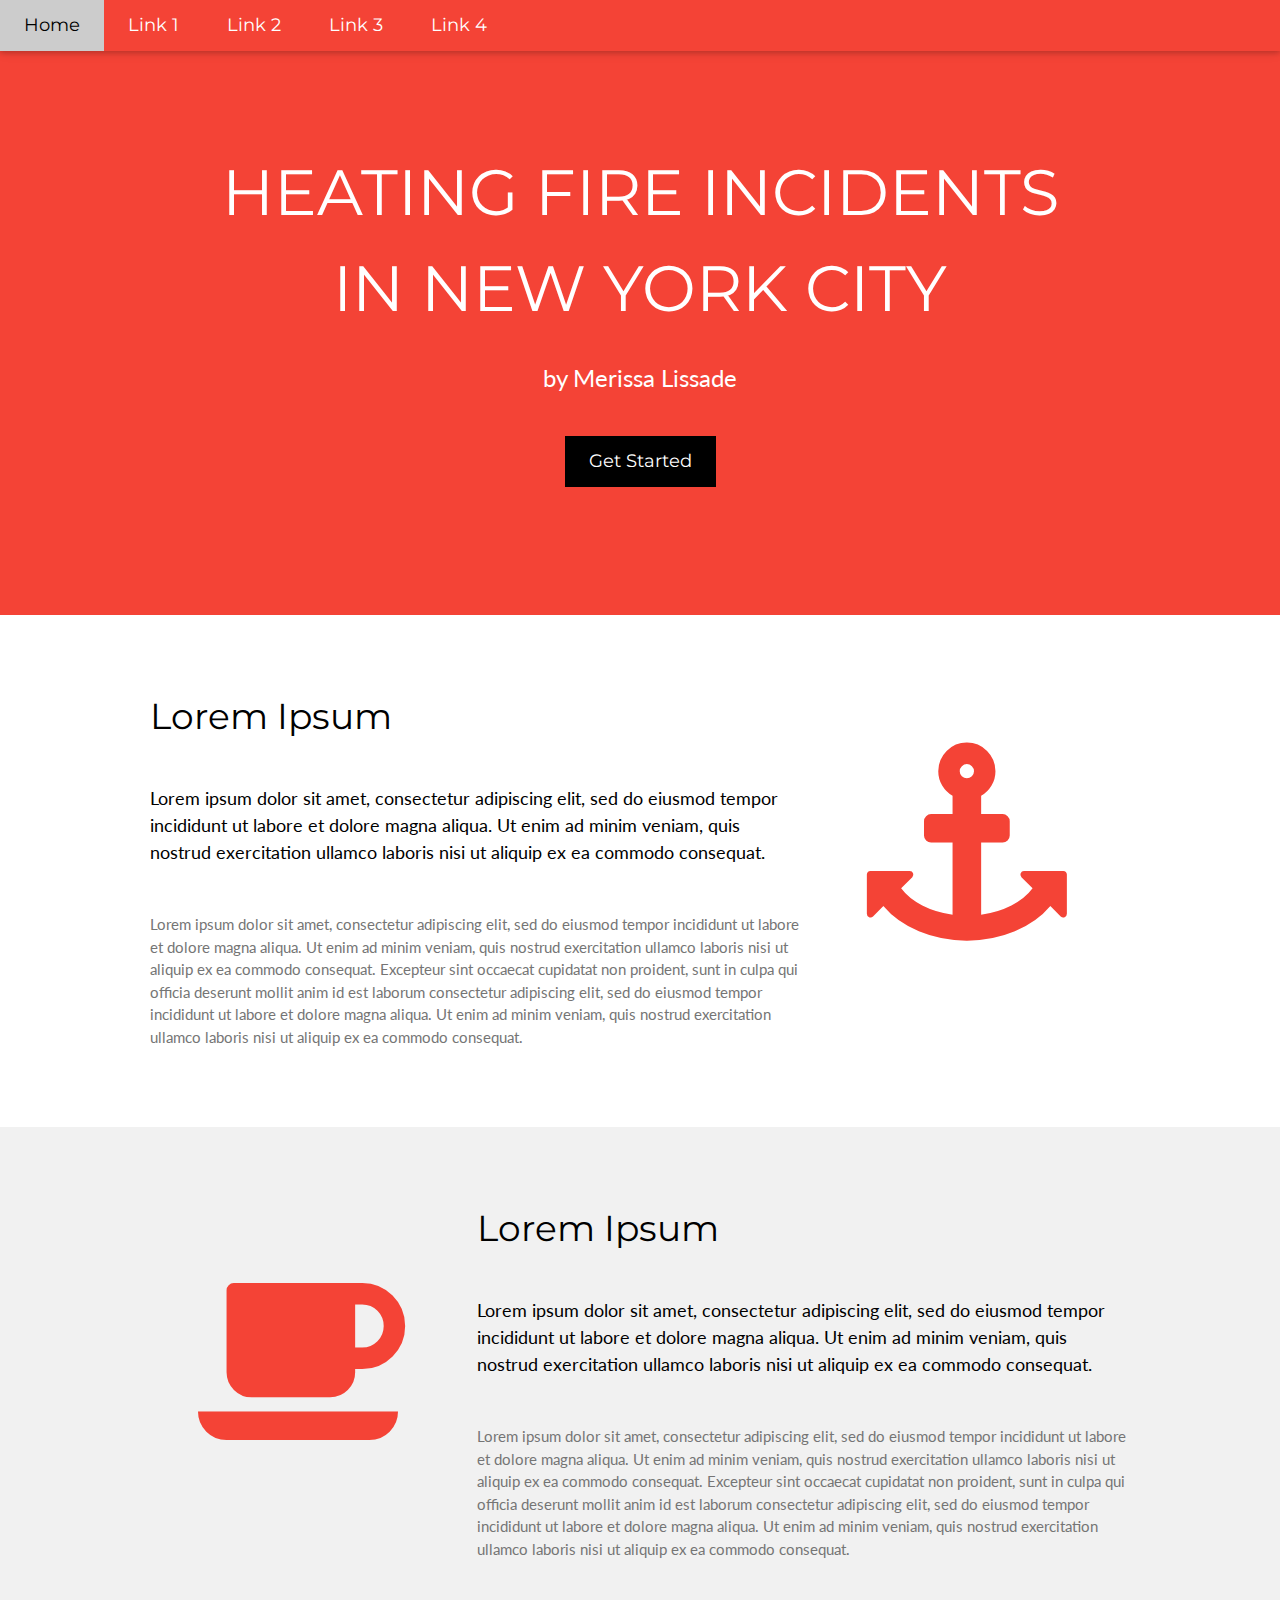
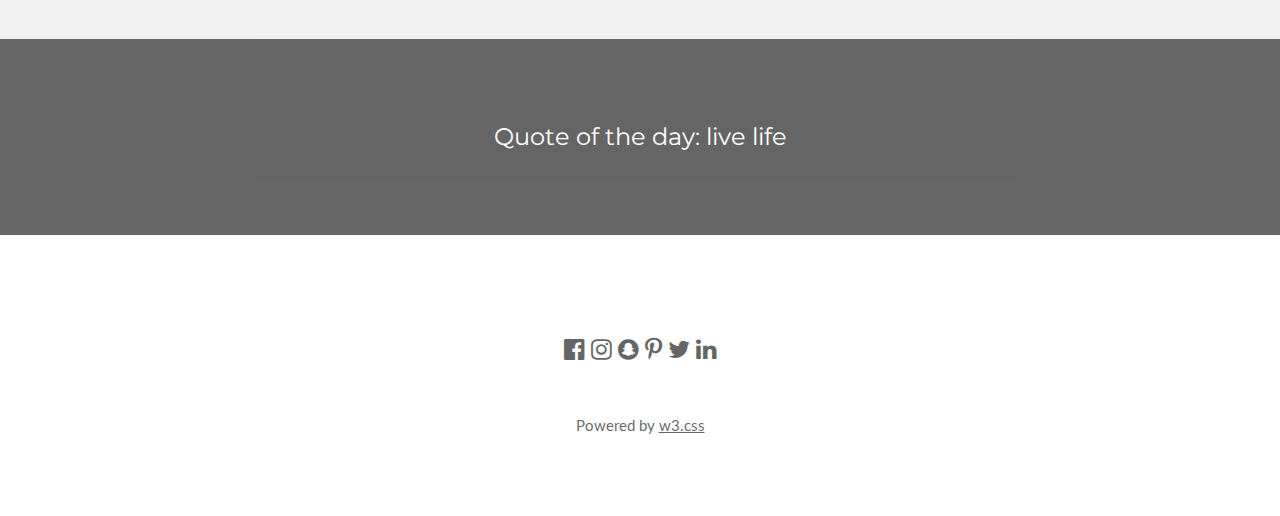
==== index.html @ 51a2e3ba "initial files" ====
<!DOCTYPE html>
<html lang="en">

<head>
    <title>NYC Heating Fire Incidents</title>
    <meta charset="UTF-8">
    <meta name="viewport" content="width=device-width, initial-scale=1">
    <link rel="stylesheet" href="https://www.w3schools.com/w3css/4/w3.css">
    <link rel="stylesheet" href="https://fonts.googleapis.com/css?family=Lato">
    <link rel="stylesheet" href="https://fonts.googleapis.com/css?family=Montserrat">
    <link rel="stylesheet" href="https://cdnjs.cloudflare.com/ajax/libs/font-awesome/4.7.0/css/font-awesome.min.css">
    <link rel="stylesheet" href="./style.css">
</head>

<body>

    <!-- Navbar -->
    <div class="w3-top">
        <div class="w3-bar w3-red w3-card w3-left-align w3-large">
            <a class="w3-bar-item w3-button w3-hide-medium w3-hide-large w3-right w3-padding-large w3-hover-white w3-large w3-red"
                href="javascript:void(0);" onclick="myFunction()" title="Toggle Navigation Menu"><i
                    class="fa fa-bars"></i></a>
            <a href="./index.html" class="w3-bar-item w3-button w3-padding-large w3-white">Home</a>
            <a href="#" class="w3-bar-item w3-button w3-hide-small w3-padding-large w3-hover-white">Link 1</a>
            <a href="#" class="w3-bar-item w3-button w3-hide-small w3-padding-large w3-hover-white">Link 2</a>
            <a href="#" class="w3-bar-item w3-button w3-hide-small w3-padding-large w3-hover-white">Link 3</a>
            <a href="#" class="w3-bar-item w3-button w3-hide-small w3-padding-large w3-hover-white">Link 4</a>
        </div>

        <!-- Navbar on small screens -->
        <div id="navDemo" class="w3-bar-block w3-white w3-hide w3-hide-large w3-hide-medium w3-large">
            <a href="#" class="w3-bar-item w3-button w3-padding-large">Link 1</a>
            <a href="#" class="w3-bar-item w3-button w3-padding-large">Link 2</a>
            <a href="#" class="w3-bar-item w3-button w3-padding-large">Link 3</a>
            <a href="#" class="w3-bar-item w3-button w3-padding-large">Link 4</a>
        </div>
    </div>

    <!-- Header -->
    <header class="w3-container w3-red w3-center" style="padding:128px 16px">
        <h1 class="w3-margin w3-jumbo">HEATING FIRE INCIDENTS<br>IN NEW YORK CITY</h1>
        <p class="w3-xlarge">by Merissa Lissade</p>
        <button class="w3-button w3-black w3-padding-large w3-large w3-margin-top">Get Started</button>
    </header>

    <!-- First Grid -->
    <div class="w3-row-padding w3-padding-64 w3-container">
        <div class="w3-content">
            <div class="w3-twothird">
                <h1>Lorem Ipsum</h1>
                <h5 class="w3-padding-32">Lorem ipsum dolor sit amet, consectetur adipiscing elit, sed do eiusmod tempor
                    incididunt ut labore et dolore magna aliqua. Ut enim ad minim veniam, quis nostrud exercitation
                    ullamco laboris nisi ut aliquip ex ea commodo consequat.</h5>

                <p class="w3-text-grey">Lorem ipsum dolor sit amet, consectetur adipiscing elit, sed do eiusmod tempor
                    incididunt ut labore et dolore magna aliqua. Ut enim ad minim veniam, quis nostrud exercitation
                    ullamco laboris nisi ut aliquip ex ea commodo consequat. Excepteur sint
                    occaecat cupidatat non proident, sunt in culpa qui officia deserunt mollit anim id est laborum
                    consectetur adipiscing elit, sed do eiusmod tempor incididunt ut labore et dolore magna aliqua. Ut
                    enim ad minim veniam, quis nostrud exercitation ullamco
                    laboris nisi ut aliquip ex ea commodo consequat.</p>
            </div>

            <div class="w3-third w3-center">
                <i class="fa fa-anchor w3-padding-64 w3-text-red"></i>
            </div>
        </div>
    </div>

    <!-- Second Grid -->
    <div class="w3-row-padding w3-light-grey w3-padding-64 w3-container">
        <div class="w3-content">
            <div class="w3-third w3-center">
                <i class="fa fa-coffee w3-padding-64 w3-text-red w3-margin-right"></i>
            </div>

            <div class="w3-twothird">
                <h1>Lorem Ipsum</h1>
                <h5 class="w3-padding-32">Lorem ipsum dolor sit amet, consectetur adipiscing elit, sed do eiusmod tempor
                    incididunt ut labore et dolore magna aliqua. Ut enim ad minim veniam, quis nostrud exercitation
                    ullamco laboris nisi ut aliquip ex ea commodo consequat.</h5>

                <p class="w3-text-grey">Lorem ipsum dolor sit amet, consectetur adipiscing elit, sed do eiusmod tempor
                    incididunt ut labore et dolore magna aliqua. Ut enim ad minim veniam, quis nostrud exercitation
                    ullamco laboris nisi ut aliquip ex ea commodo consequat. Excepteur sint
                    occaecat cupidatat non proident, sunt in culpa qui officia deserunt mollit anim id est laborum
                    consectetur adipiscing elit, sed do eiusmod tempor incididunt ut labore et dolore magna aliqua. Ut
                    enim ad minim veniam, quis nostrud exercitation ullamco
                    laboris nisi ut aliquip ex ea commodo consequat.</p>
            </div>
        </div>
    </div>

    <div class="w3-container w3-black w3-center w3-opacity w3-padding-64">
        <h1 class="w3-margin w3-xlarge">Quote of the day: live life</h1>
    </div>

    <!-- Footer -->
    <footer class="w3-container w3-padding-64 w3-center w3-opacity">
        <div class="w3-xlarge w3-padding-32">
            <i class="fa fa-facebook-official w3-hover-opacity"></i>
            <i class="fa fa-instagram w3-hover-opacity"></i>
            <i class="fa fa-snapchat w3-hover-opacity"></i>
            <i class="fa fa-pinterest-p w3-hover-opacity"></i>
            <i class="fa fa-twitter w3-hover-opacity"></i>
            <i class="fa fa-linkedin w3-hover-opacity"></i>
        </div>
        <p>Powered by <a href="https://www.w3schools.com/w3css/default.asp" target="_blank">w3.css</a></p>
    </footer>

    <script>
        // Used to toggle the menu on small screens when clicking on the menu button
        function myFunction() {
            var x = document.getElementById("navDemo");
            if (x.className.indexOf("w3-show") == -1) {
                x.className += " w3-show";
            } else {
                x.className = x.className.replace(" w3-show", "");
            }
        }
    </script>

</body>

</html>
---- style.css ----
body,
h1,
h2,
h3,
h4,
h5,
h6 {
  font-family: "Lato", sans-serif;
}

.w3-bar,
h1,
button {
  font-family: "Montserrat", sans-serif;
}

.fa-anchor,
.fa-coffee {
  font-size: 200px;
}
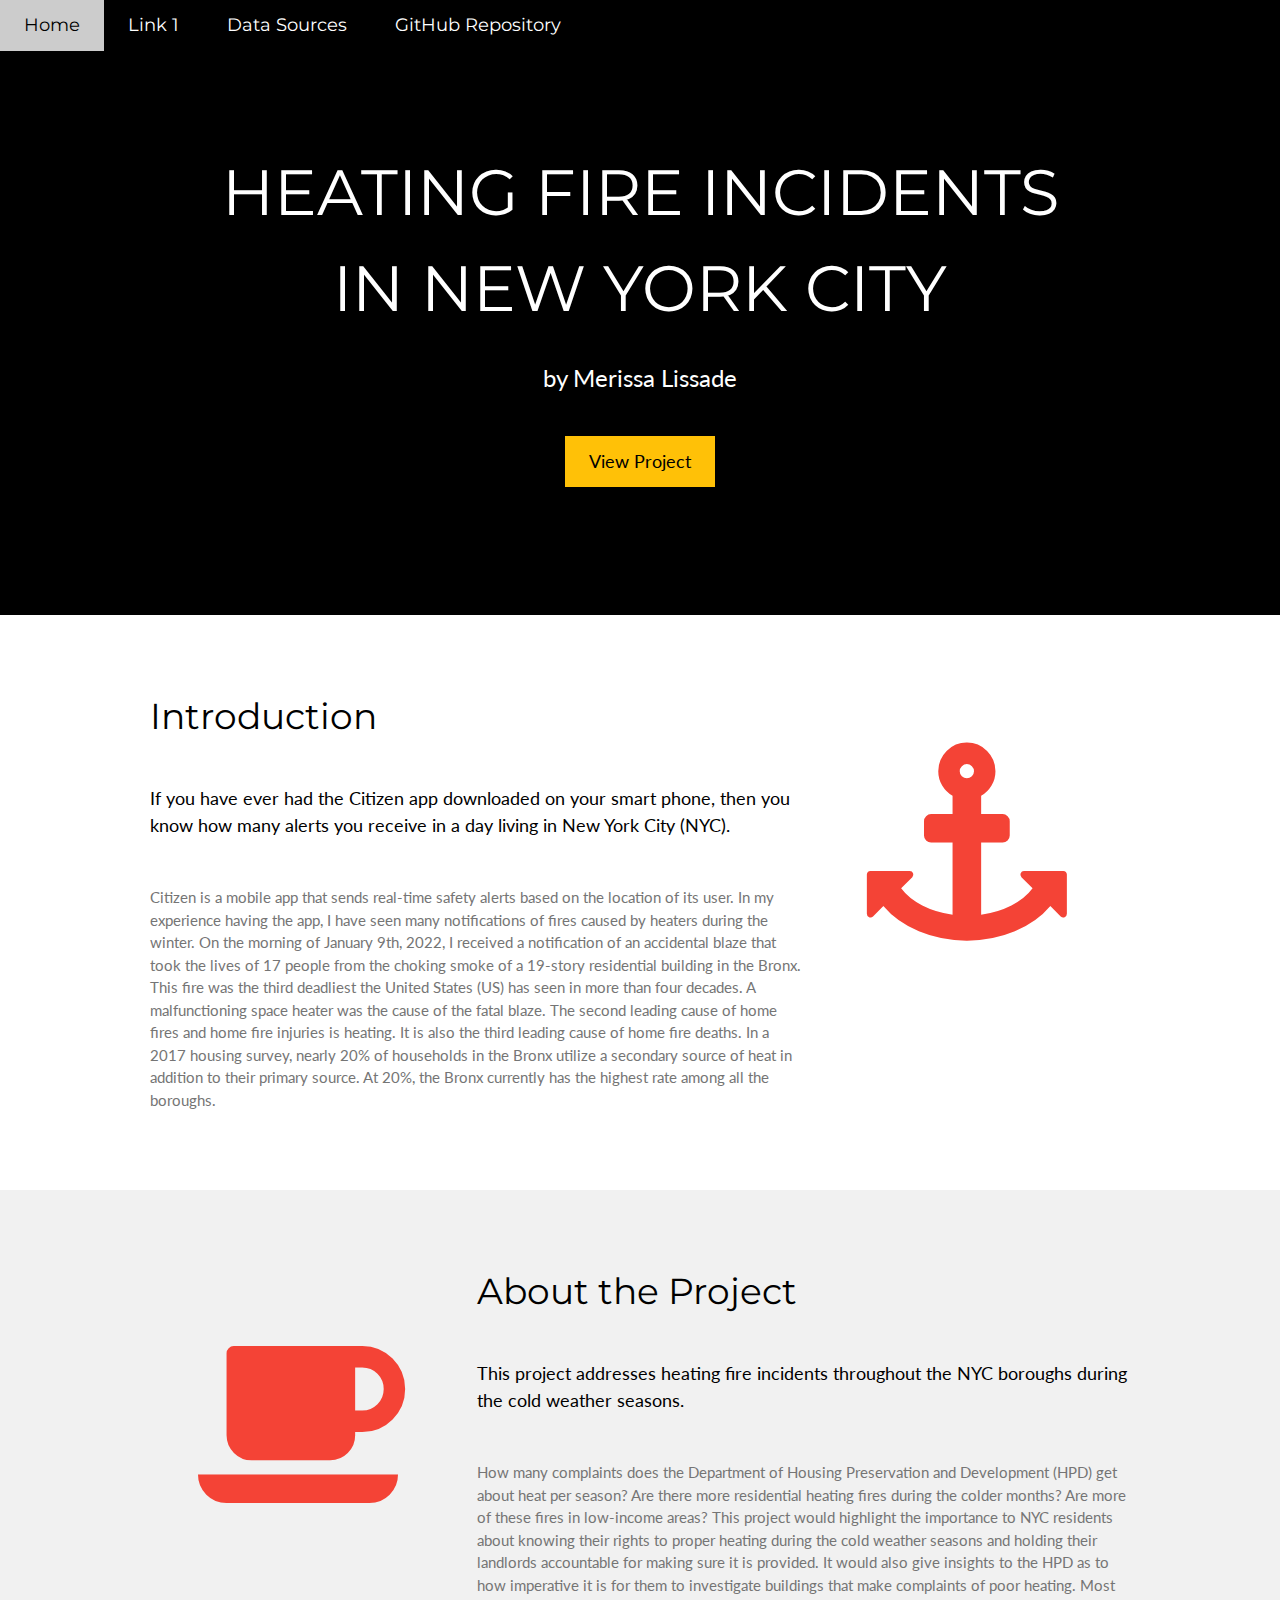
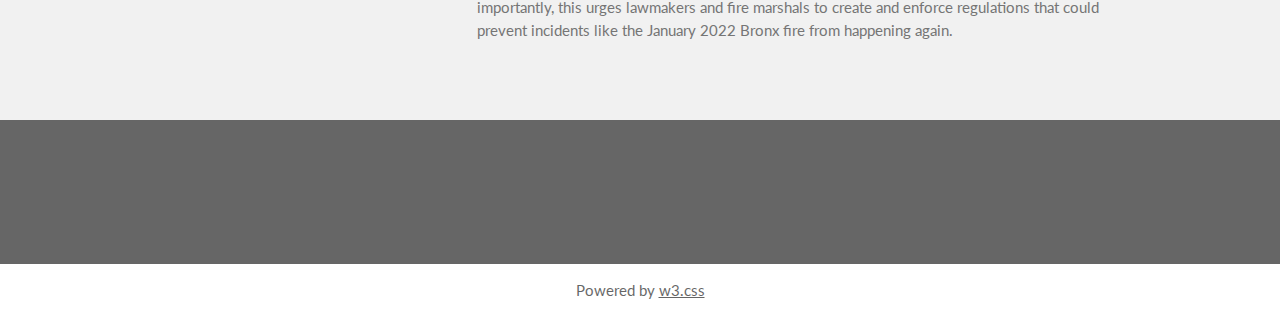
==== commit 0a371e78: "Update index.html/style.css" ====
--- a/index.html
+++ b/index.html
@@ -16,49 +16,55 @@
 
     <!-- Navbar -->
     <div class="w3-top">
-        <div class="w3-bar w3-red w3-card w3-left-align w3-large">
-            <a class="w3-bar-item w3-button w3-hide-medium w3-hide-large w3-right w3-padding-large w3-hover-white w3-large w3-red"
+        <div class="w3-bar w3-black w3-card w3-left-align w3-large">
+            <a class="w3-bar-item w3-button w3-hide-medium w3-hide-large w3-right w3-padding-large w3-hover-white w3-large w3-black"
                 href="javascript:void(0);" onclick="myFunction()" title="Toggle Navigation Menu"><i
                     class="fa fa-bars"></i></a>
             <a href="./index.html" class="w3-bar-item w3-button w3-padding-large w3-white">Home</a>
-            <a href="#" class="w3-bar-item w3-button w3-hide-small w3-padding-large w3-hover-white">Link 1</a>
-            <a href="#" class="w3-bar-item w3-button w3-hide-small w3-padding-large w3-hover-white">Link 2</a>
-            <a href="#" class="w3-bar-item w3-button w3-hide-small w3-padding-large w3-hover-white">Link 3</a>
-            <a href="#" class="w3-bar-item w3-button w3-hide-small w3-padding-large w3-hover-white">Link 4</a>
+            <a href="./link-1/index.html"
+                class="w3-bar-item w3-button w3-hide-small w3-padding-large w3-hover-white">Link 1</a>
+            <a href="./data-sources/index.html"
+                class="w3-bar-item w3-button w3-hide-small w3-padding-large w3-hover-white">Data Sources</a>
+            <a href="https://github.com/mlissade/nyc-heating-fire-incidents"
+                class="w3-bar-item w3-button w3-hide-small w3-padding-large w3-hover-white" target="_blank">GitHub
+                Repository</a>
         </div>
 
         <!-- Navbar on small screens -->
         <div id="navDemo" class="w3-bar-block w3-white w3-hide w3-hide-large w3-hide-medium w3-large">
-            <a href="#" class="w3-bar-item w3-button w3-padding-large">Link 1</a>
-            <a href="#" class="w3-bar-item w3-button w3-padding-large">Link 2</a>
-            <a href="#" class="w3-bar-item w3-button w3-padding-large">Link 3</a>
-            <a href="#" class="w3-bar-item w3-button w3-padding-large">Link 4</a>
+            <a href="./link-1/index.html" class="w3-bar-item w3-button w3-padding-large">Link 1</a>
+            <a href="./data-sources/.index.html" class="w3-bar-item w3-button w3-padding-large">Data Sources</a>
+            <a href="https://github.com/mlissade/nyc-heating-fire-incidents"
+                class="w3-bar-item w3-button w3-hide-small w3-padding-large w3-hover-white" target="_blank">GitHub
+                Repository</a>
         </div>
     </div>
 
     <!-- Header -->
-    <header class="w3-container w3-red w3-center" style="padding:128px 16px">
+    <header class="w3-container w3-black w3-center" style="padding:128px 16px">
         <h1 class="w3-margin w3-jumbo">HEATING FIRE INCIDENTS<br>IN NEW YORK CITY</h1>
         <p class="w3-xlarge">by Merissa Lissade</p>
-        <button class="w3-button w3-black w3-padding-large w3-large w3-margin-top">Get Started</button>
+        <a href="#" class="w3-button w3-amber w3-padding-large w3-large w3-margin-top">View Project</a>
     </header>
 
     <!-- First Grid -->
     <div class="w3-row-padding w3-padding-64 w3-container">
         <div class="w3-content">
             <div class="w3-twothird">
-                <h1>Lorem Ipsum</h1>
-                <h5 class="w3-padding-32">Lorem ipsum dolor sit amet, consectetur adipiscing elit, sed do eiusmod tempor
-                    incididunt ut labore et dolore magna aliqua. Ut enim ad minim veniam, quis nostrud exercitation
-                    ullamco laboris nisi ut aliquip ex ea commodo consequat.</h5>
+                <h1>Introduction</h1>
+                <h5 class="w3-padding-32">If you have ever had the Citizen app downloaded on your smart phone, then you
+                    know how many alerts you receive in a day living in New York City (NYC).</h5>
 
-                <p class="w3-text-grey">Lorem ipsum dolor sit amet, consectetur adipiscing elit, sed do eiusmod tempor
-                    incididunt ut labore et dolore magna aliqua. Ut enim ad minim veniam, quis nostrud exercitation
-                    ullamco laboris nisi ut aliquip ex ea commodo consequat. Excepteur sint
-                    occaecat cupidatat non proident, sunt in culpa qui officia deserunt mollit anim id est laborum
-                    consectetur adipiscing elit, sed do eiusmod tempor incididunt ut labore et dolore magna aliqua. Ut
-                    enim ad minim veniam, quis nostrud exercitation ullamco
-                    laboris nisi ut aliquip ex ea commodo consequat.</p>
+                <p class="w3-text-grey">Citizen is a mobile app that sends real-time safety alerts based on the location
+                    of its user. In my experience having the app, I have seen many notifications of fires caused by
+                    heaters during the winter. On the morning of January 9th, 2022, I received a notification of an
+                    accidental blaze that took the lives of 17 people from the choking smoke of a 19-story residential
+                    building in the Bronx. This fire was the third deadliest the United States (US) has seen in more
+                    than four decades. A malfunctioning space heater was the cause of the fatal blaze. The second
+                    leading cause of home fires and home fire injuries is heating. It is also the third leading cause of
+                    home fire deaths. In a 2017 housing survey, nearly 20% of households in the Bronx utilize a
+                    secondary source of heat in addition to their primary source. At 20%, the Bronx currently has the
+                    highest rate among all the boroughs.</p>
             </div>
 
             <div class="w3-third w3-center">
@@ -75,36 +81,29 @@
             </div>
 
             <div class="w3-twothird">
-                <h1>Lorem Ipsum</h1>
-                <h5 class="w3-padding-32">Lorem ipsum dolor sit amet, consectetur adipiscing elit, sed do eiusmod tempor
-                    incididunt ut labore et dolore magna aliqua. Ut enim ad minim veniam, quis nostrud exercitation
-                    ullamco laboris nisi ut aliquip ex ea commodo consequat.</h5>
+                <h1>About the Project</h1>
+                <h5 class="w3-padding-32">This project addresses heating fire incidents throughout the NYC
+                    boroughs during the cold weather seasons.</h5>
 
-                <p class="w3-text-grey">Lorem ipsum dolor sit amet, consectetur adipiscing elit, sed do eiusmod tempor
-                    incididunt ut labore et dolore magna aliqua. Ut enim ad minim veniam, quis nostrud exercitation
-                    ullamco laboris nisi ut aliquip ex ea commodo consequat. Excepteur sint
-                    occaecat cupidatat non proident, sunt in culpa qui officia deserunt mollit anim id est laborum
-                    consectetur adipiscing elit, sed do eiusmod tempor incididunt ut labore et dolore magna aliqua. Ut
-                    enim ad minim veniam, quis nostrud exercitation ullamco
-                    laboris nisi ut aliquip ex ea commodo consequat.</p>
+                <p class="w3-text-grey">How many complaints does the Department of Housing
+                    Preservation and Development (HPD) get about heat per season? Are there more residential heating
+                    fires during the colder months? Are more of these fires in low-income areas? This project would
+                    highlight the importance to NYC residents about knowing their rights to proper heating during the
+                    cold weather seasons and holding their landlords accountable for making sure it is provided. It
+                    would also give insights to the HPD as to how imperative it is for them to investigate buildings
+                    that make complaints of poor heating. Most importantly, this urges lawmakers and fire marshals to
+                    create and enforce regulations that could prevent incidents like the January 2022 Bronx fire from
+                    happening again.</p>
             </div>
         </div>
     </div>
 
     <div class="w3-container w3-black w3-center w3-opacity w3-padding-64">
-        <h1 class="w3-margin w3-xlarge">Quote of the day: live life</h1>
+        <h1 class="w3-margin w3-xlarge"></h1>
     </div>
 
     <!-- Footer -->
-    <footer class="w3-container w3-padding-64 w3-center w3-opacity">
-        <div class="w3-xlarge w3-padding-32">
-            <i class="fa fa-facebook-official w3-hover-opacity"></i>
-            <i class="fa fa-instagram w3-hover-opacity"></i>
-            <i class="fa fa-snapchat w3-hover-opacity"></i>
-            <i class="fa fa-pinterest-p w3-hover-opacity"></i>
-            <i class="fa fa-twitter w3-hover-opacity"></i>
-            <i class="fa fa-linkedin w3-hover-opacity"></i>
-        </div>
+    <footer class="w3-container w3-center w3-opacity">
         <p>Powered by <a href="https://www.w3schools.com/w3css/default.asp" target="_blank">w3.css</a></p>
     </footer>
 
--- a/style.css
+++ b/style.css
@@ -15,6 +15,7 @@
 }
 
 .fa-anchor,
-.fa-coffee {
+.fa-coffee,
+.fa-fire {
   font-size: 200px;
 }
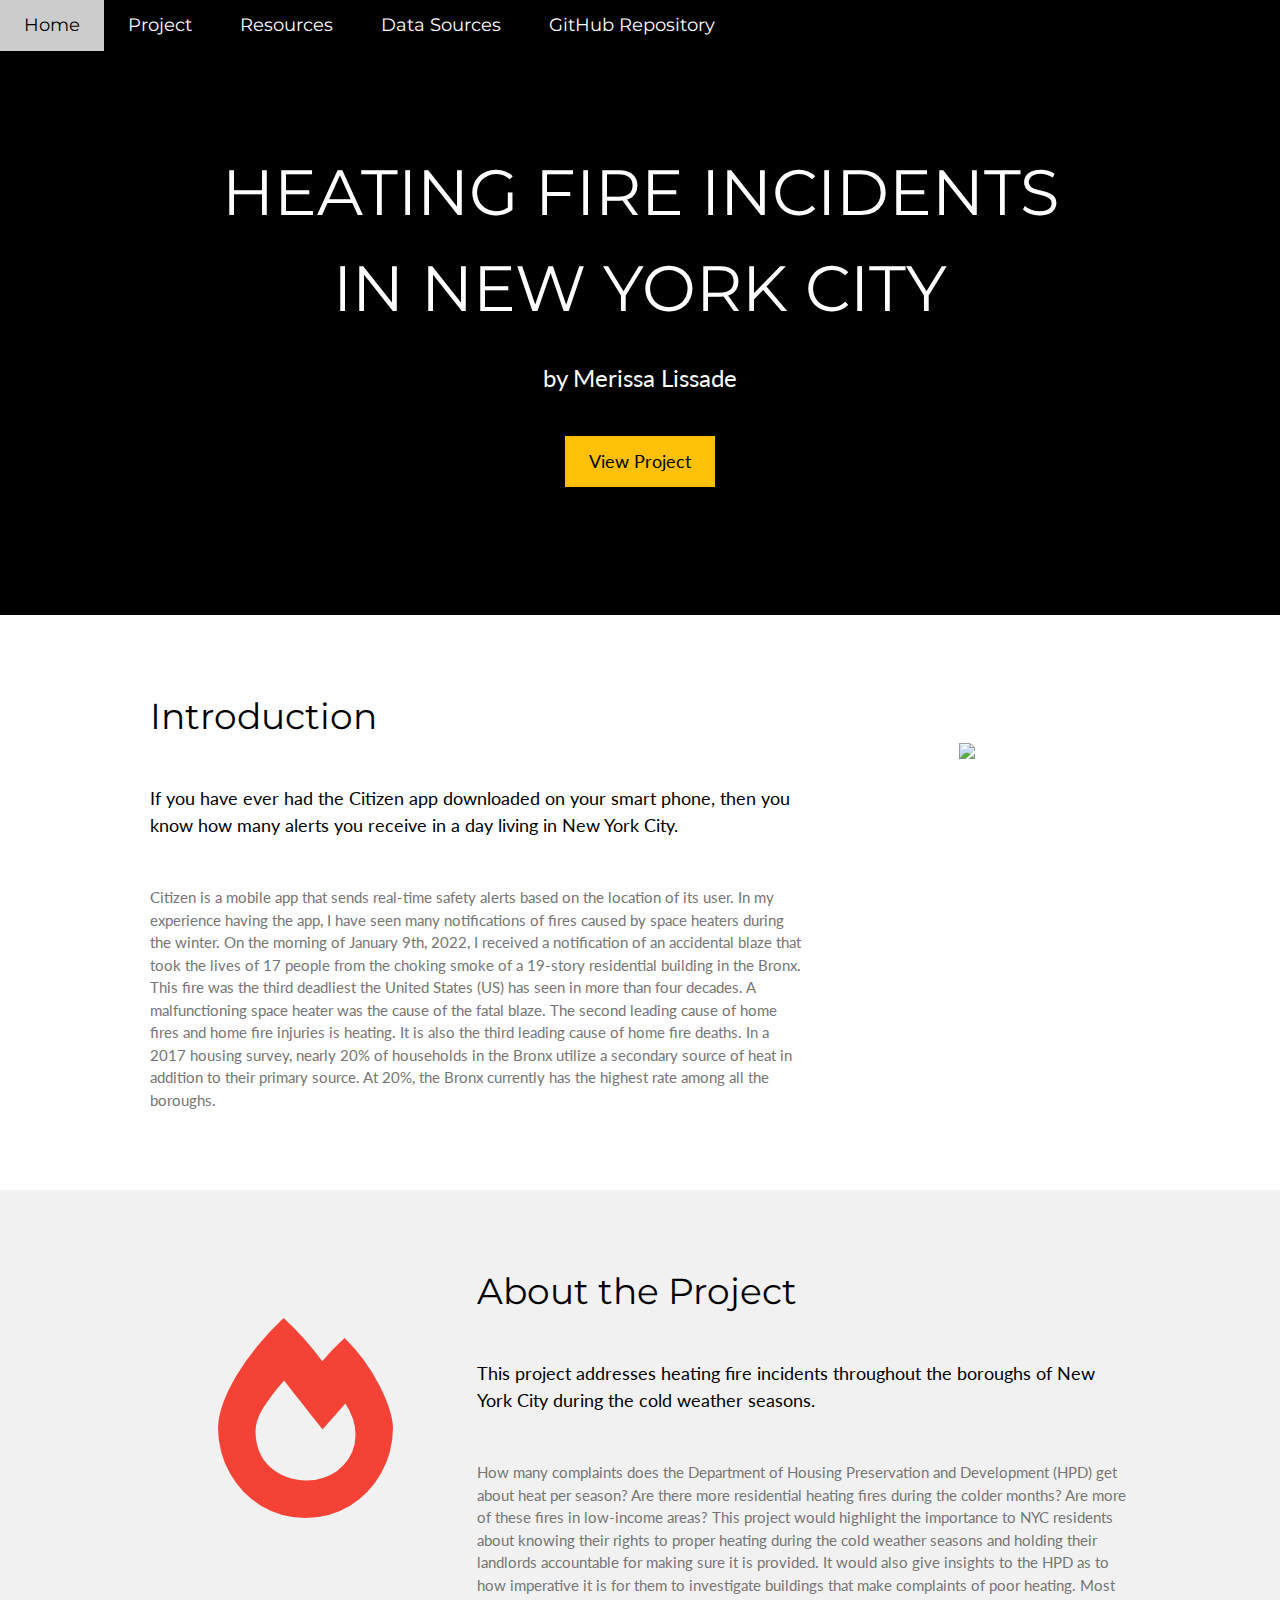
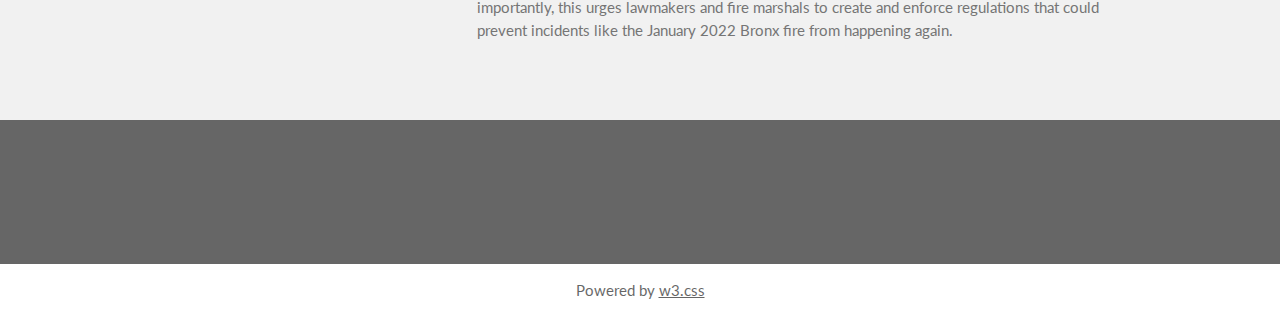
==== commit 9499dacc: "Edit introduction" ====
--- a/index.html
+++ b/index.html
@@ -5,10 +5,14 @@
     <title>NYC Heating Fire Incidents</title>
     <meta charset="UTF-8">
     <meta name="viewport" content="width=device-width, initial-scale=1">
+    <link rel="apple-touch-icon" sizes="180x180" href="./favicon_io/apple-touch-icon.png">
+    <link rel="icon" type="image/png" sizes="32x32" href="./favicon_io/favicon-32x32.png">
+    <link rel="icon" type="image/png" sizes="16x16" href="./favicon_io/favicon-16x16.png">
+    <link rel="manifest" href="./favicon_io/site.webmanifest">
     <link rel="stylesheet" href="https://www.w3schools.com/w3css/4/w3.css">
     <link rel="stylesheet" href="https://fonts.googleapis.com/css?family=Lato">
     <link rel="stylesheet" href="https://fonts.googleapis.com/css?family=Montserrat">
-    <link rel="stylesheet" href="https://cdnjs.cloudflare.com/ajax/libs/font-awesome/4.7.0/css/font-awesome.min.css">
+    <link rel="stylesheet" href="https://cdnjs.cloudflare.com/ajax/libs/font-awesome/6.0.0/css/all.min.css">
     <link rel="stylesheet" href="./style.css">
 </head>
 
@@ -20,23 +24,24 @@
             <a class="w3-bar-item w3-button w3-hide-medium w3-hide-large w3-right w3-padding-large w3-hover-white w3-large w3-black"
                 href="javascript:void(0);" onclick="myFunction()" title="Toggle Navigation Menu"><i
                     class="fa fa-bars"></i></a>
-            <a href="./index.html" class="w3-bar-item w3-button w3-padding-large w3-white">Home</a>
-            <a href="./link-1/index.html"
-                class="w3-bar-item w3-button w3-hide-small w3-padding-large w3-hover-white">Link 1</a>
-            <a href="./data-sources/index.html"
-                class="w3-bar-item w3-button w3-hide-small w3-padding-large w3-hover-white">Data Sources</a>
-            <a href="https://github.com/mlissade/nyc-heating-fire-incidents"
-                class="w3-bar-item w3-button w3-hide-small w3-padding-large w3-hover-white" target="_blank">GitHub
-                Repository</a>
+            <a class="w3-bar-item w3-button w3-padding-large w3-white" href="./index.html">Home</a>
+            <a class="w3-bar-item w3-button w3-hide-small w3-padding-large w3-hover-white"
+                href="./project/index.html">Project</a>
+            <a class="w3-bar-item w3-button w3-hide-small w3-padding-large w3-hover-white"
+                href="./resources/index.html">Resources</a>
+            <a class="w3-bar-item w3-button w3-hide-small w3-padding-large w3-hover-white"
+                href="./data-sources/index.html">Data Sources</a>
+            <a class="w3-bar-item w3-button w3-hide-small w3-padding-large w3-hover-white" target="_blank"
+                href="https://github.com/mlissade/nyc-heating-fire-incidents">GitHub Repository</a>
         </div>
 
         <!-- Navbar on small screens -->
         <div id="navDemo" class="w3-bar-block w3-white w3-hide w3-hide-large w3-hide-medium w3-large">
-            <a href="./link-1/index.html" class="w3-bar-item w3-button w3-padding-large">Link 1</a>
-            <a href="./data-sources/.index.html" class="w3-bar-item w3-button w3-padding-large">Data Sources</a>
-            <a href="https://github.com/mlissade/nyc-heating-fire-incidents"
-                class="w3-bar-item w3-button w3-hide-small w3-padding-large w3-hover-white" target="_blank">GitHub
-                Repository</a>
+            <a href="./project/index.html" class="w3-bar-item w3-button w3-padding-large">Project</a>
+            <a href="./resources/index.html" class="w3-bar-item w3-button w3-padding-large">Resources</a>
+            <a href="./data-sources/index.html" class="w3-bar-item w3-button w3-padding-large">Data Sources</a>
+            <a class="w3-bar-item w3-button w3-padding-large" target="_blank"
+                href="https://github.com/mlissade/nyc-heating-fire-incidents">GitHub Repository</a>
         </div>
     </div>
 
@@ -44,7 +49,8 @@
     <header class="w3-container w3-black w3-center" style="padding:128px 16px">
         <h1 class="w3-margin w3-jumbo">HEATING FIRE INCIDENTS<br>IN NEW YORK CITY</h1>
         <p class="w3-xlarge">by Merissa Lissade</p>
-        <a href="#" class="w3-button w3-amber w3-padding-large w3-large w3-margin-top">View Project</a>
+        <a class="w3-button w3-amber w3-padding-large w3-large w3-margin-top" href="./project/index.html">View
+            Project</a>
     </header>
 
     <!-- First Grid -->
@@ -53,22 +59,25 @@
             <div class="w3-twothird">
                 <h1>Introduction</h1>
                 <h5 class="w3-padding-32">If you have ever had the Citizen app downloaded on your smart phone, then you
-                    know how many alerts you receive in a day living in New York City (NYC).</h5>
+                    know how many alerts you receive in a day living in New York City.</h5>
 
                 <p class="w3-text-grey">Citizen is a mobile app that sends real-time safety alerts based on the location
                     of its user. In my experience having the app, I have seen many notifications of fires caused by
-                    heaters during the winter. On the morning of January 9th, 2022, I received a notification of an
-                    accidental blaze that took the lives of 17 people from the choking smoke of a 19-story residential
-                    building in the Bronx. This fire was the third deadliest the United States (US) has seen in more
-                    than four decades. A malfunctioning space heater was the cause of the fatal blaze. The second
-                    leading cause of home fires and home fire injuries is heating. It is also the third leading cause of
-                    home fire deaths. In a 2017 housing survey, nearly 20% of households in the Bronx utilize a
+                    space heaters during the winter. On the morning of January 9th, 2022, I received a notification of
+                    an accidental blaze that took the lives of 17 people from the choking smoke of a 19-story
+                    residential building in the Bronx. This fire was the third deadliest the United States (US) has seen
+                    in more than four decades. A malfunctioning space heater was the cause of the fatal blaze. The
+                    second leading cause of home fires and home fire injuries is heating. It is also the third leading
+                    cause of home fire deaths. In a 2017 housing survey, nearly 20% of households in the Bronx utilize a
                     secondary source of heat in addition to their primary source. At 20%, the Bronx currently has the
                     highest rate among all the boroughs.</p>
             </div>
 
             <div class="w3-third w3-center">
-                <i class="fa fa-anchor w3-padding-64 w3-text-red"></i>
+                <a href="https://citizen.com/" target="_blank">
+                    <img src="https://images.prismic.io/citizen-site/ea51fded-bedd-482d-85b6-0ae1b743d636_Thumbnail+-+Invite.png"
+                        class="w3-padding-64 w3-hover-opacity" style="width: 200px">
+                </a>
             </div>
         </div>
     </div>
@@ -77,13 +86,13 @@
     <div class="w3-row-padding w3-light-grey w3-padding-64 w3-container">
         <div class="w3-content">
             <div class="w3-third w3-center">
-                <i class="fa fa-coffee w3-padding-64 w3-text-red w3-margin-right"></i>
+                <i class="fa-solid fa-fire w3-padding-64 w3-text-red w3-margin-right"></i>
             </div>
 
             <div class="w3-twothird">
                 <h1>About the Project</h1>
-                <h5 class="w3-padding-32">This project addresses heating fire incidents throughout the NYC
-                    boroughs during the cold weather seasons.</h5>
+                <h5 class="w3-padding-32">This project addresses heating fire incidents throughout the boroughs of New
+                    York City during the cold weather seasons.</h5>
 
                 <p class="w3-text-grey">How many complaints does the Department of Housing
                     Preservation and Development (HPD) get about heat per season? Are there more residential heating
--- a/style.css
+++ b/style.css
@@ -14,8 +14,8 @@
   font-family: "Montserrat", sans-serif;
 }
 
-.fa-anchor,
-.fa-coffee,
-.fa-fire {
+.fa-fire,
+.fa-city,
+.fa-house {
   font-size: 200px;
 }
